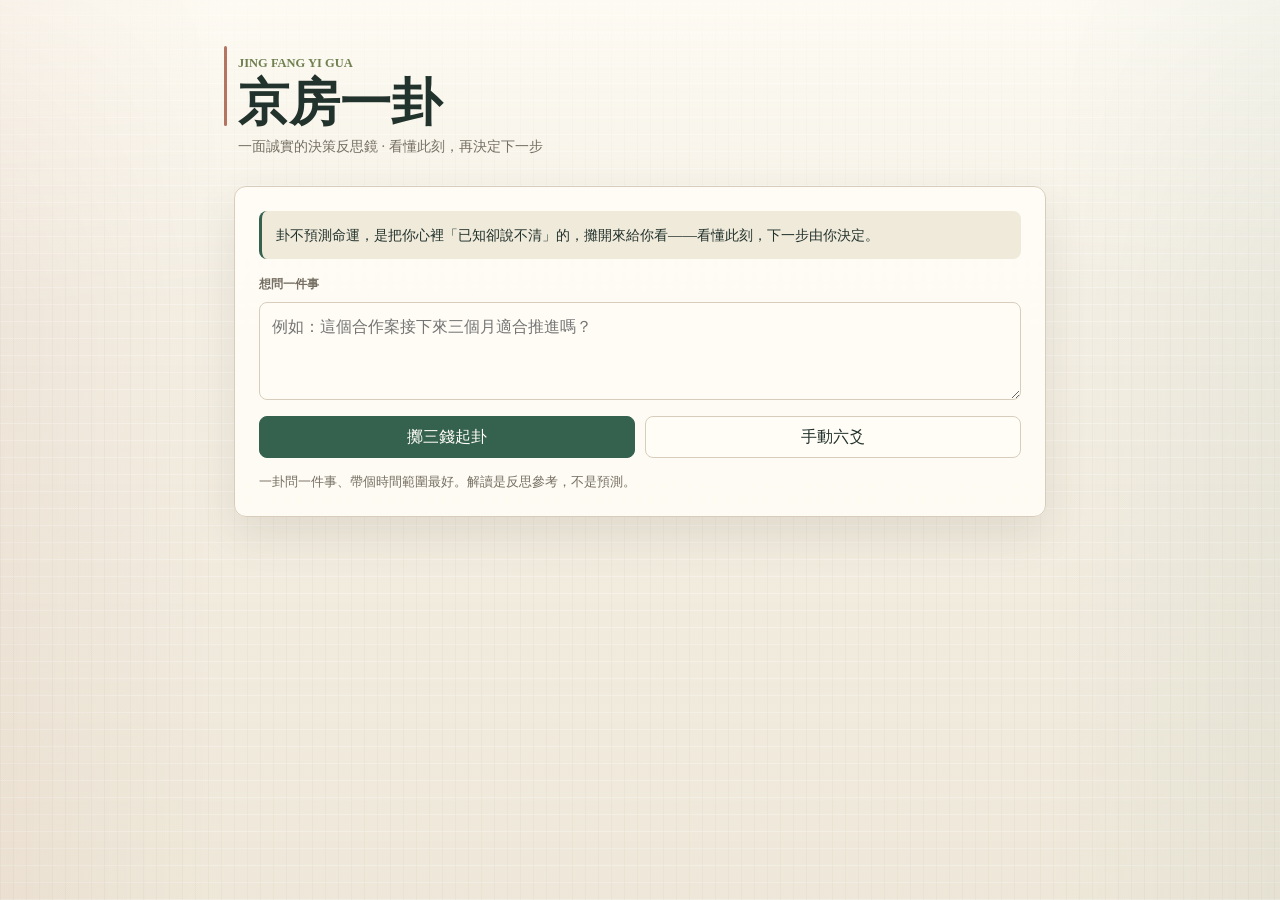
==== jingfang/index.html @ 338d1170 "加入京房一卦（重新詮釋版・誠實決策反思鏡）於 ven-i/jingfang/ Co-Authored-By: Claude Opus 4.8 (1M context) <noreply@anthrop" ====
<!doctype html>
<html lang="zh-Hant"><head>
<meta charset="utf-8"><meta name="viewport" content="width=device-width, initial-scale=1">
<title>京房一卦</title><link rel="stylesheet" href="styles.css">
</head><body>
<main class="shell">
  <header class="app-header"><div class="brand-copy"><p class="eyebrow">Jing Fang Yi Gua</p><h1>京房一卦</h1>
    <p class="tagline">一面誠實的決策反思鏡 · 看懂此刻，再決定下一步</p></div></header>
  <section class="ask">
    <p class="ask-frame">卦不預測命運，是把你心裡「已知卻說不清」的，攤開來給你看——看懂此刻，下一步由你決定。</p>
    <label class="field"><span>想問一件事</span>
      <textarea id="question" rows="3" placeholder="例如：這個合作案接下來三個月適合推進嗎？"></textarea></label>
    <div class="ask-actions">
      <button id="cast" class="primary" type="button">擲三錢起卦</button>
      <button id="manualToggle" type="button">手動六爻</button>
    </div>
    <div id="manualLines" class="manual-lines hidden"></div>
    <p class="ask-hint">一卦問一件事、帶個時間範圍最好。解讀是反思參考，不是預測。</p>
  </section>
  <section id="result" class="result hidden">
    <div id="castNotice" class="cast-notice" aria-live="polite"></div>
    <div class="hex-head">
      <div class="hex-stack" id="hexStack"></div>
      <div class="hex-meta"><h2 id="hexName">—</h2><p id="hexMove" class="muted">—</p></div>
    </div>
    <div id="layer1" class="layer layer1"></div>
    <details id="layer2" class="layer layer2"><summary>為什麼這樣看</summary><div id="layer2body"></div></details>
    <details id="layer3" class="layer layer3"><summary>細節（爻表・旺衰）</summary><div id="layer3body"></div></details>
    <div id="reflect" class="reflect"></div>
    <p class="disclaimer" id="disclaimer"></p>
  </section>
</main>
<div id="glossPop" class="gloss-pop hidden"></div>
<script src="engine.js"></script>
<script src="interpret.js"></script>
<script src="glossary.js"></script>
<script src="app.js"></script>
</body></html>
---- jingfang/styles.css ----
:root {
  color-scheme: light;
  --bg: #f4efe4;
  --surface: #fffdf6;
  --surface-2: #f0eadb;
  --ink: #22322c;
  --muted: #766f63;
  --line: #d8cdbc;
  --pine: #35614f;
  --pine-dark: #233f36;
  --cinnabar: #9d4b34;
  --gold: #a9823b;
  --blue: #506f76;
  --bamboo: #6f7f4f;
  --shadow: 0 18px 44px rgba(74, 62, 44, 0.11);
}

* {
  box-sizing: border-box;
}

html {
  min-height: 100%;
  background:
    repeating-linear-gradient(90deg, rgba(91, 72, 44, 0.035) 0, rgba(91, 72, 44, 0.035) 1px, transparent 1px, transparent 13px),
    repeating-linear-gradient(0deg, rgba(255, 255, 255, 0.36) 0, rgba(255, 255, 255, 0.36) 1px, transparent 1px, transparent 17px),
    var(--bg);
}

body {
  min-height: 100%;
  margin: 0;
  color: var(--ink);
  font-family: ui-serif, "Songti TC", "Noto Serif TC", "STSong", "PMingLiU", serif;
  line-height: 1.5;
}

body::before {
  position: fixed;
  inset: 0;
  pointer-events: none;
  background:
    linear-gradient(90deg, rgba(157, 75, 52, 0.05), transparent 18%, transparent 82%, rgba(53, 97, 79, 0.05)),
    linear-gradient(180deg, rgba(255, 253, 246, 0.82), transparent 34%, rgba(160, 130, 59, 0.06));
  content: "";
}

button,
select,
textarea,
input {
  font: inherit;
}

button {
  min-height: 42px;
  border: 1px solid var(--line);
  border-radius: 8px;
  background: var(--surface);
  color: var(--ink);
  cursor: pointer;
}

button:hover {
  border-color: var(--pine);
}

button:disabled {
  cursor: wait;
  opacity: 0.62;
}

button.primary {
  border-color: var(--pine);
  background: var(--pine);
  color: #fffdf6;
}

button.primary:hover {
  background: var(--pine-dark);
}

.shell {
  position: relative;
  width: min(860px, 100%);
  margin: 0 auto;
  padding: 40px 24px 48px;
}

.app-header {
  display: flex;
  min-height: 112px;
  align-items: center;
  justify-content: space-between;
  gap: 24px;
  padding: 14px 4px 28px;
}

.brand-copy {
  position: relative;
}

.brand-copy::before {
  position: absolute;
  left: -14px;
  top: -8px;
  width: 3px;
  height: 80px;
  border-radius: 999px;
  background: var(--cinnabar);
  content: "";
  opacity: 0.76;
}

.eyebrow {
  margin: 0 0 4px;
  color: var(--bamboo);
  font-size: 0.78rem;
  font-weight: 700;
  letter-spacing: 0;
  text-transform: uppercase;
}

h1,
h2,
h3,
p {
  margin-top: 0;
}

h1 {
  margin-bottom: 0;
  font-size: clamp(2rem, 4vw, 3.4rem);
  line-height: 1;
  letter-spacing: 0;
  font-weight: 650;
}

.tagline {
  margin: 8px 0 0;
  color: var(--muted);
  font-size: 0.9rem;
}

/* ── Ask section ── */
.ask {
  padding: 24px;
  border: 1px solid var(--line);
  border-radius: 12px;
  background: rgba(255, 253, 246, 0.88);
  box-shadow: var(--shadow);
  backdrop-filter: blur(2px);
  margin-bottom: 20px;
}

.field {
  display: grid;
  gap: 8px;
  margin-bottom: 16px;
}

.field span,
.label {
  color: var(--muted);
  font-size: 0.78rem;
  font-weight: 700;
  letter-spacing: 0;
}

textarea,
select,
input[type="date"] {
  width: 100%;
  border: 1px solid var(--line);
  border-radius: 8px;
  background: rgba(255, 253, 246, 0.92);
  color: var(--ink);
}

textarea {
  min-height: 90px;
  padding: 12px;
  resize: vertical;
}

select,
input[type="date"] {
  min-height: 42px;
  padding: 8px 10px;
}

textarea:focus,
select:focus,
input:focus,
button:focus-visible {
  outline: 3px solid rgba(53, 97, 79, 0.22);
  outline-offset: 1px;
}

.ask-actions {
  display: flex;
  gap: 10px;
  margin-bottom: 14px;
}

.ask-actions button {
  flex: 1;
}

.ask-hint {
  margin: 10px 0 0;
  color: var(--muted);
  font-size: 0.84rem;
}

.ask-frame {
  margin: 0 0 16px;
  padding: 12px 14px;
  background: var(--surface-2);
  border-left: 3px solid var(--pine);
  border-radius: 8px;
  color: var(--ink);
  font-size: 0.9rem;
  line-height: 1.7;
}

.manual-lines {
  display: grid;
  gap: 8px;
  margin-bottom: 14px;
  padding: 14px;
  border: 1px solid rgba(216, 205, 188, 0.9);
  border-radius: 8px;
  background: rgba(240, 234, 219, 0.5);
}

.manual-lines .apply-btn {
  margin-top: 4px;
  width: 100%;
  border-color: rgba(53, 97, 79, 0.32);
  background: rgba(255, 253, 246, 0.72);
  color: var(--pine-dark);
  font-weight: 700;
}

.line-input {
  display: grid;
  grid-template-columns: 56px 1fr;
  align-items: center;
  gap: 10px;
  min-height: 46px;
  padding: 8px;
  border: 1px solid var(--line);
  border-radius: 8px;
  background: rgba(255, 253, 246, 0.74);
}

.line-input span {
  color: var(--ink);
  font-size: 0.9rem;
  font-weight: 700;
}

/* ── Result section ── */
.result {
  position: relative;
  display: grid;
  gap: 16px;
  padding: 24px;
  border: 1px solid var(--line);
  border-radius: 12px;
  background: rgba(255, 253, 246, 0.88);
  box-shadow: var(--shadow);
  backdrop-filter: blur(2px);
}

.cast-notice {
  position: absolute;
  right: 18px;
  top: 18px;
  z-index: 5;
  max-width: min(320px, calc(100% - 36px));
  padding: 9px 12px;
  border: 1px solid rgba(157, 75, 52, 0.36);
  border-radius: 8px;
  background: rgba(255, 253, 246, 0.94);
  color: var(--cinnabar);
  font-weight: 700;
  opacity: 0;
  pointer-events: none;
  transform: translateY(-8px);
}

.cast-notice.show {
  animation: notice-rise 1.8s ease both;
}

.hex-head {
  display: grid;
  grid-template-columns: auto 1fr;
  align-items: center;
  gap: 20px;
  padding-bottom: 16px;
  border-bottom: 1px solid var(--line);
}

.hex-stack {
  display: grid;
  width: 96px;
  gap: 8px;
}

.stack-row {
  height: 12px;
}

.yao-line {
  position: relative;
  display: inline-grid;
  grid-template-columns: 1fr 1fr;
  gap: 12px;
  width: 88px;
  height: 12px;
  vertical-align: middle;
}

.yao-line i {
  display: block;
  height: 12px;
  border-radius: 2px;
  background: var(--ink);
}

.yao-line.pending {
  opacity: 0.34;
}

.yao-line.pending i {
  border: 1px solid rgba(53, 97, 79, 0.38);
  background: transparent;
}

.yao-line.fresh i {
  animation: yao-drop 0.48s ease both;
}

.stack-row.revealing {
  animation: row-settle 0.48s ease both;
}

.yao-line.yang {
  grid-template-columns: 1fr;
  gap: 0;
}

.yao-line.yang i:first-child {
  width: 88px;
}

.yao-line.yang i:last-child {
  display: none;
}

.yao-line.moving::after {
  position: absolute;
  top: 50%;
  right: -16px;
  width: 7px;
  height: 7px;
  border-radius: 999px;
  background: var(--cinnabar);
  content: "";
  transform: translateY(-50%);
}

.hex-meta h2 {
  margin-bottom: 4px;
  font-size: 1.6rem;
  color: var(--pine-dark);
}

.hex-meta .muted {
  color: var(--muted);
  font-size: 0.9rem;
}

/* ── Layer 1 ── */
.layer {
  padding: 16px;
  border: 1px solid var(--line);
  border-radius: 8px;
  background: rgba(255, 253, 246, 0.78);
}

.layer1 .situation {
  font-size: 1.05rem;
  color: #2e3a34;
  margin-bottom: 14px;
  line-height: 1.6;
}

.signal-card {
  display: grid;
  grid-template-columns: auto 1fr;
  gap: 14px;
  align-items: start;
  padding: 14px 16px;
  border: 1px solid var(--line);
  border-radius: 8px;
  background: rgba(240, 234, 219, 0.6);
}

.signal-badge {
  display: inline-grid;
  place-items: center;
  min-width: 52px;
  min-height: 52px;
  border-radius: 8px;
  font-size: 0.82rem;
  font-weight: 700;
  text-align: center;
  padding: 6px 8px;
}

.signal-card .signal-next {
  color: #2e3a34;
  font-size: 0.95rem;
  margin-bottom: 4px;
}

.signal-card .movement-text {
  color: var(--muted);
  font-size: 0.85rem;
  margin: 0;
}

/* Signal color variants */
.signal-advance .signal-badge,
.signal-small .signal-badge {
  background: rgba(53, 97, 79, 0.14);
  border: 1px solid rgba(53, 97, 79, 0.34);
  color: var(--pine-dark);
}

.signal-advance {
  border-color: rgba(53, 97, 79, 0.34);
  background: rgba(239, 242, 225, 0.7);
}

.signal-small {
  border-color: rgba(111, 127, 79, 0.32);
  background: rgba(239, 242, 225, 0.55);
}

.signal-clarify .signal-badge,
.signal-shore .signal-badge {
  background: rgba(169, 130, 59, 0.16);
  border: 1px solid rgba(169, 130, 59, 0.38);
  color: #7a5a1a;
}

.signal-clarify,
.signal-shore {
  border-color: rgba(169, 130, 59, 0.36);
  background: rgba(255, 248, 224, 0.7);
}

.signal-avoid .signal-badge {
  background: rgba(157, 75, 52, 0.14);
  border: 1px solid rgba(157, 75, 52, 0.36);
  color: var(--cinnabar);
}

.signal-avoid {
  border-color: rgba(157, 75, 52, 0.34);
  background: rgba(255, 238, 232, 0.7);
}

/* ── Layer 2 ── */
.layer2 {
  padding: 0;
  overflow: hidden;
}

.layer2 > summary {
  cursor: pointer;
  list-style: none;
  padding: 14px 16px;
  color: var(--pine-dark);
  font-weight: 700;
  font-size: 0.95rem;
}

.layer2 > summary::-webkit-details-marker {
  display: none;
}

.layer2[open] > summary {
  border-bottom: 1px solid var(--line);
}

#layer2body {
  padding: 14px 16px;
  display: grid;
  gap: 10px;
}

.layer2-row {
  display: grid;
  grid-template-columns: 80px 1fr;
  gap: 10px;
  align-items: start;
}

.layer2-row b {
  color: var(--pine-dark);
  font-size: 0.82rem;
  padding-top: 1px;
}

.layer2-row span {
  color: #2e3a34;
  font-size: 0.9rem;
  line-height: 1.5;
}

/* ── Layer 3 ── */
.layer3 {
  padding: 0;
  overflow: hidden;
}

.layer3 > summary {
  cursor: pointer;
  list-style: none;
  padding: 14px 16px;
  color: var(--muted);
  font-weight: 700;
  font-size: 0.9rem;
}

.layer3 > summary::-webkit-details-marker {
  display: none;
}

.layer3[open] > summary {
  border-bottom: 1px solid var(--line);
}

#layer3body {
  padding: 0;
  overflow-x: auto;
}

#layer3body table {
  width: 100%;
  min-width: 540px;
  border-collapse: collapse;
}

#layer3body th,
#layer3body td {
  padding: 10px 12px;
  border-bottom: 1px solid var(--line);
  text-align: left;
  vertical-align: middle;
  font-size: 0.88rem;
}

#layer3body th {
  background: rgba(240, 234, 219, 0.82);
  color: var(--muted);
  font-size: 0.76rem;
}

#layer3body tbody tr:nth-child(even) td {
  background: rgba(250, 246, 236, 0.46);
}

#layer3body td small {
  display: block;
  color: var(--muted);
  font-size: 0.76rem;
}

#layer3body td .yao-line {
  width: 58px;
  height: 8px;
  margin-right: 8px;
}

#layer3body td .yao-line i {
  height: 8px;
}

#layer3body td .yao-line.yang i:first-child {
  width: 58px;
}

#layer3body td .yao-line.moving::after {
  right: -12px;
  width: 6px;
  height: 6px;
}

#layer3body tr.is-moving td {
  background: rgba(249, 235, 224, 0.68);
}

#layer3body tr.is-void td {
  background: rgba(236, 231, 218, 0.7);
}

/* ── Reflect ── */
.reflect {
  padding: 16px;
  border: 1px solid rgba(53, 97, 79, 0.22);
  border-radius: 8px;
  background: rgba(239, 242, 225, 0.56);
}

.reflect-heading {
  margin-bottom: 4px;
  color: var(--pine-dark);
  font-size: 1rem;
}

.reflect-hint {
  margin: 0 0 14px;
  color: var(--muted);
  font-size: 0.82rem;
  line-height: 1.5;
}

.reflect-form {
  display: grid;
  gap: 10px;
  margin-bottom: 16px;
}

.reflect-label {
  display: grid;
  gap: 4px;
  color: var(--muted);
  font-size: 0.82rem;
  font-weight: 700;
}

.reflect-input {
  width: 100%;
  border: 1px solid var(--line);
  border-radius: 8px;
  background: rgba(255, 253, 246, 0.92);
  color: var(--ink);
  padding: 8px 10px;
  font: inherit;
  font-size: 0.9rem;
}

textarea.reflect-input {
  resize: vertical;
}

.reflect-input:focus {
  outline: 3px solid rgba(53, 97, 79, 0.22);
  outline-offset: 1px;
}

.reflect-form-foot {
  display: flex;
  align-items: center;
  gap: 12px;
}

.reflect-save-btn {
  min-height: 38px;
  padding: 6px 18px;
  border: 1px solid rgba(53, 97, 79, 0.42);
  border-radius: 8px;
  background: rgba(255, 253, 246, 0.88);
  color: var(--pine-dark);
  font: inherit;
  font-size: 0.9rem;
  font-weight: 700;
  cursor: pointer;
}

.reflect-save-btn:hover {
  border-color: var(--pine);
  background: rgba(239, 242, 225, 0.88);
}

.reflect-confirm {
  color: var(--bamboo);
  font-size: 0.84rem;
}

/* Past reflections list */
.reflect-past-title {
  margin: 0 0 10px;
  color: var(--muted);
  font-size: 0.82rem;
  font-weight: 700;
  letter-spacing: 0;
}

.reflect-card {
  margin-bottom: 10px;
  padding: 12px 14px;
  border: 1px solid rgba(216, 205, 188, 0.9);
  border-radius: 8px;
  background: rgba(255, 253, 246, 0.78);
}

.reflect-card:last-child {
  margin-bottom: 0;
}

.reflect-card-head {
  display: flex;
  align-items: center;
  justify-content: space-between;
  margin-bottom: 8px;
}

.reflect-card-meta {
  color: var(--muted);
  font-size: 0.78rem;
}

.reflect-del {
  min-height: 28px;
  padding: 2px 10px;
  border: 1px solid rgba(216, 205, 188, 0.9);
  border-radius: 6px;
  background: transparent;
  color: var(--muted);
  font: inherit;
  font-size: 0.78rem;
  cursor: pointer;
}

.reflect-del:hover {
  border-color: var(--cinnabar);
  color: var(--cinnabar);
}

.reflect-card-body {
  display: grid;
  gap: 4px;
}

.reflect-field {
  display: block;
  font-size: 0.88rem;
  color: #2e3a34;
  line-height: 1.5;
}

.reflect-field b {
  color: var(--muted);
  font-size: 0.78rem;
  margin-right: 4px;
}

/* ── Disclaimer ── */
.disclaimer {
  color: var(--muted);
  font-size: 0.8rem;
  line-height: 1.5;
  margin: 0;
  padding-top: 4px;
  border-top: 1px solid var(--line);
}

/* ── Glossary ── */
.gloss {
  border-bottom: 1px dashed var(--gold);
  cursor: pointer;
  color: inherit;
}

.gloss:hover {
  color: var(--pine-dark);
}

.gloss-pop {
  position: fixed;
  z-index: 100;
  max-width: 280px;
  padding: 14px 16px;
  border: 1px solid var(--line);
  border-radius: 10px;
  background: rgba(255, 253, 246, 0.97);
  box-shadow: 0 8px 28px rgba(74, 62, 44, 0.18);
  backdrop-filter: blur(4px);
}

.gloss-pop-term {
  display: block;
  margin-bottom: 6px;
  color: var(--pine-dark);
  font-size: 0.82rem;
  font-weight: 700;
}

.gloss-pop-plain {
  margin: 0 0 8px;
  color: #2e3a34;
  font-size: 0.9rem;
  line-height: 1.5;
}

.gloss-pop-why {
  margin: 0;
  color: var(--muted);
  font-size: 0.82rem;
  line-height: 1.5;
}

/* ── Utilities ── */
.hidden {
  display: none !important;
}

.muted {
  color: var(--muted);
}

/* ── Animations ── */
@keyframes notice-rise {
  0% {
    opacity: 0;
    transform: translateY(-8px);
  }

  18%,
  78% {
    opacity: 1;
    transform: translateY(0);
  }

  100% {
    opacity: 0;
    transform: translateY(-4px);
  }
}

@keyframes yao-drop {
  0% {
    transform: translateY(-8px) scaleX(0.82);
    opacity: 0;
  }

  58% {
    transform: translateY(1px) scaleX(1.03);
    opacity: 1;
  }

  100% {
    transform: translateY(0) scaleX(1);
    opacity: 1;
  }
}

@keyframes row-settle {
  0% {
    filter: blur(2px);
  }

  100% {
    filter: blur(0);
  }
}

@keyframes ink-pass {
  0% {
    transform: translateX(-100%);
  }

  100% {
    transform: translateX(100%);
  }
}

@keyframes yao-ink {
  0% {
    opacity: 0.55;
  }

  100% {
    opacity: 1;
  }
}

/* ── Casting animation on result ── */
.result.casting .hex-stack {
  position: relative;
}

.result.casting .yao-line i {
  animation: yao-ink 0.72s ease-in-out infinite alternate;
}

/* ── Responsive ── */
@media (max-width: 600px) {
  .shell {
    padding: 28px 14px 36px;
  }

  .app-header {
    min-height: 88px;
  }

  .ask,
  .result {
    padding: 16px;
  }

  .hex-head {
    grid-template-columns: 1fr;
  }

  .signal-card {
    grid-template-columns: 1fr;
  }

  .layer2-row {
    grid-template-columns: 1fr;
    gap: 2px;
  }
}
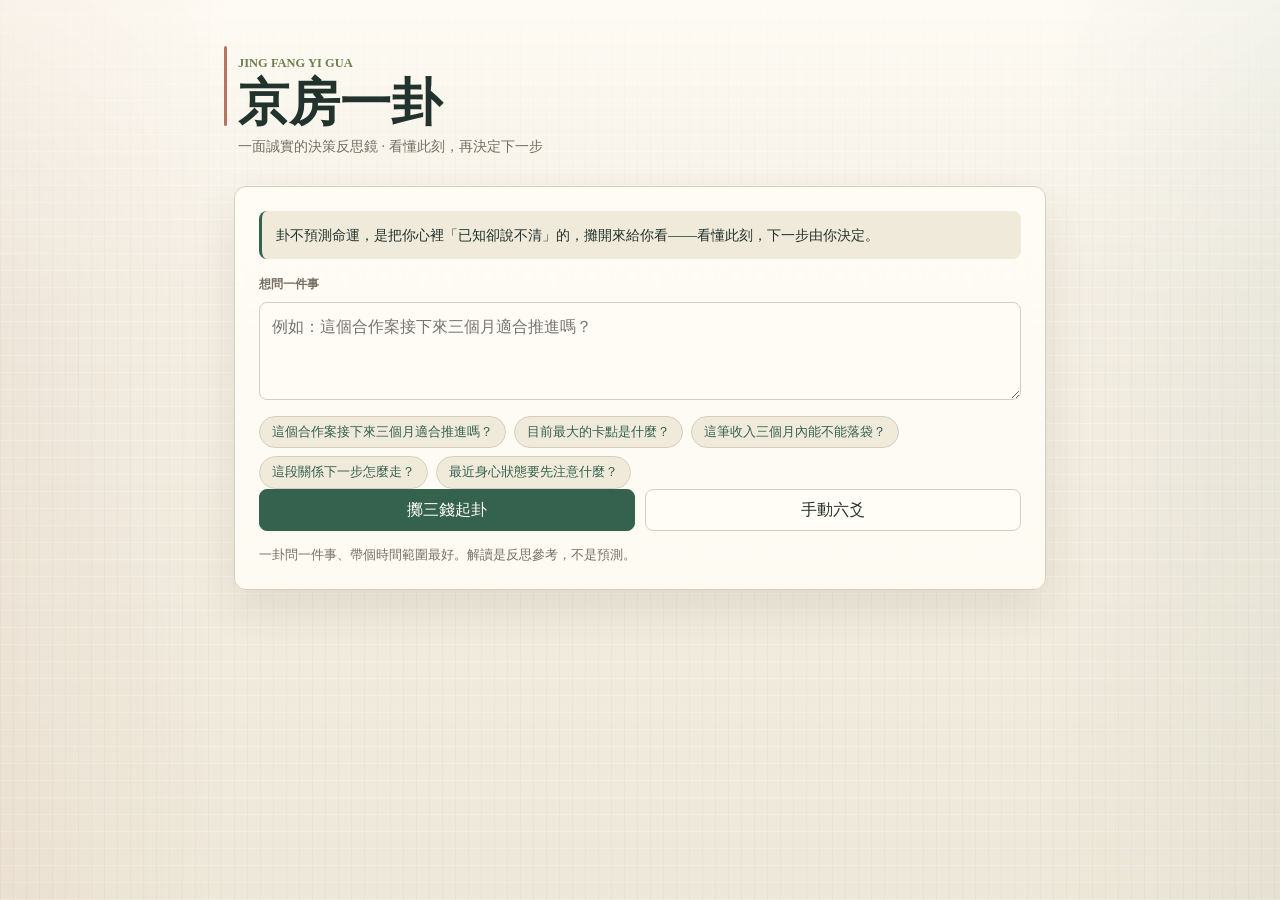
==== commit 54ede652: "京房一卦：起卦改 ven-i 式互動逐爻擲＋可改類型＋問法範例" ====
--- a/jingfang/index.html
+++ b/jingfang/index.html
@@ -10,6 +10,7 @@
     <p class="ask-frame">卦不預測命運，是把你心裡「已知卻說不清」的，攤開來給你看——看懂此刻，下一步由你決定。</p>
     <label class="field"><span>想問一件事</span>
       <textarea id="question" rows="3" placeholder="例如：這個合作案接下來三個月適合推進嗎？"></textarea></label>
+    <div id="askExamples" class="ask-examples"></div>
     <div class="ask-actions">
       <button id="cast" class="primary" type="button">擲三錢起卦</button>
       <button id="manualToggle" type="button">手動六爻</button>
@@ -19,10 +20,12 @@
   </section>
   <section id="result" class="result hidden">
     <div id="castNotice" class="cast-notice" aria-live="polite"></div>
+    <div id="castArea" class="cast-area hidden"></div>
     <div class="hex-head">
       <div class="hex-stack" id="hexStack"></div>
       <div class="hex-meta"><h2 id="hexName">—</h2><p id="hexMove" class="muted">—</p></div>
     </div>
+    <div id="topicPick"></div>
     <div id="layer1" class="layer layer1"></div>
     <details id="layer2" class="layer layer2"><summary>為什麼這樣看</summary><div id="layer2body"></div></details>
     <details id="layer3" class="layer layer3"><summary>細節（爻表・旺衰）</summary><div id="layer3body"></div></details>
--- a/jingfang/styles.css
+++ b/jingfang/styles.css
@@ -902,6 +902,113 @@
   animation: yao-ink 0.72s ease-in-out infinite alternate;
 }
 
+/* ── Coin casting ── */
+.cast-area {
+  padding: 12px 0 4px;
+}
+
+.coin-wrap {
+  margin: 14px 0 4px;
+  text-align: center;
+}
+
+.coins {
+  display: flex;
+  justify-content: center;
+  gap: 18px;
+  margin-bottom: 12px;
+}
+
+.coin {
+  width: 54px;
+  height: 54px;
+  transition: transform .25s;
+  display: inline-block;
+}
+
+.coin svg {
+  width: 100%;
+  height: 100%;
+  display: block;
+}
+
+.coin.flip {
+  transform: rotateY(180deg);
+}
+
+.coin-result {
+  font-size: 14px;
+  color: var(--muted);
+  min-height: 22px;
+  font-family: ui-serif, 'Songti TC', serif;
+}
+
+/* ── Topic pick ── */
+.topic-pick {
+  display: flex;
+  flex-wrap: wrap;
+  align-items: center;
+  gap: 8px;
+  margin-bottom: 14px;
+}
+
+.topic-pick-label {
+  color: var(--muted);
+  font-size: 0.82rem;
+}
+
+.topic-pick-hint {
+  color: var(--muted);
+  font-size: 0.78rem;
+  opacity: 0.72;
+}
+
+.topic-chip {
+  min-height: 30px;
+  padding: 4px 12px;
+  border: 1px solid var(--line);
+  border-radius: 999px;
+  background: var(--surface);
+  color: var(--ink);
+  font-size: 0.84rem;
+  cursor: pointer;
+  font-family: inherit;
+}
+
+.topic-chip:hover {
+  border-color: var(--pine);
+}
+
+.topic-chip.on {
+  background: var(--pine);
+  border-color: var(--pine);
+  color: #fffdf6;
+}
+
+/* ── Ask examples ── */
+.ask-examples {
+  display: flex;
+  flex-wrap: wrap;
+  gap: 8px;
+  margin: 10px 0 0;
+}
+
+.ask-ex {
+  font-size: 12.5px;
+  color: var(--pine);
+  background: var(--surface-2);
+  border: 1px solid var(--line);
+  border-radius: 999px;
+  padding: 6px 12px;
+  cursor: pointer;
+  font-family: inherit;
+  min-height: 32px;
+}
+
+.ask-ex:hover {
+  border-color: var(--pine);
+}
+
 /* ── Responsive ── */
 @media (max-width: 600px) {
   .shell {
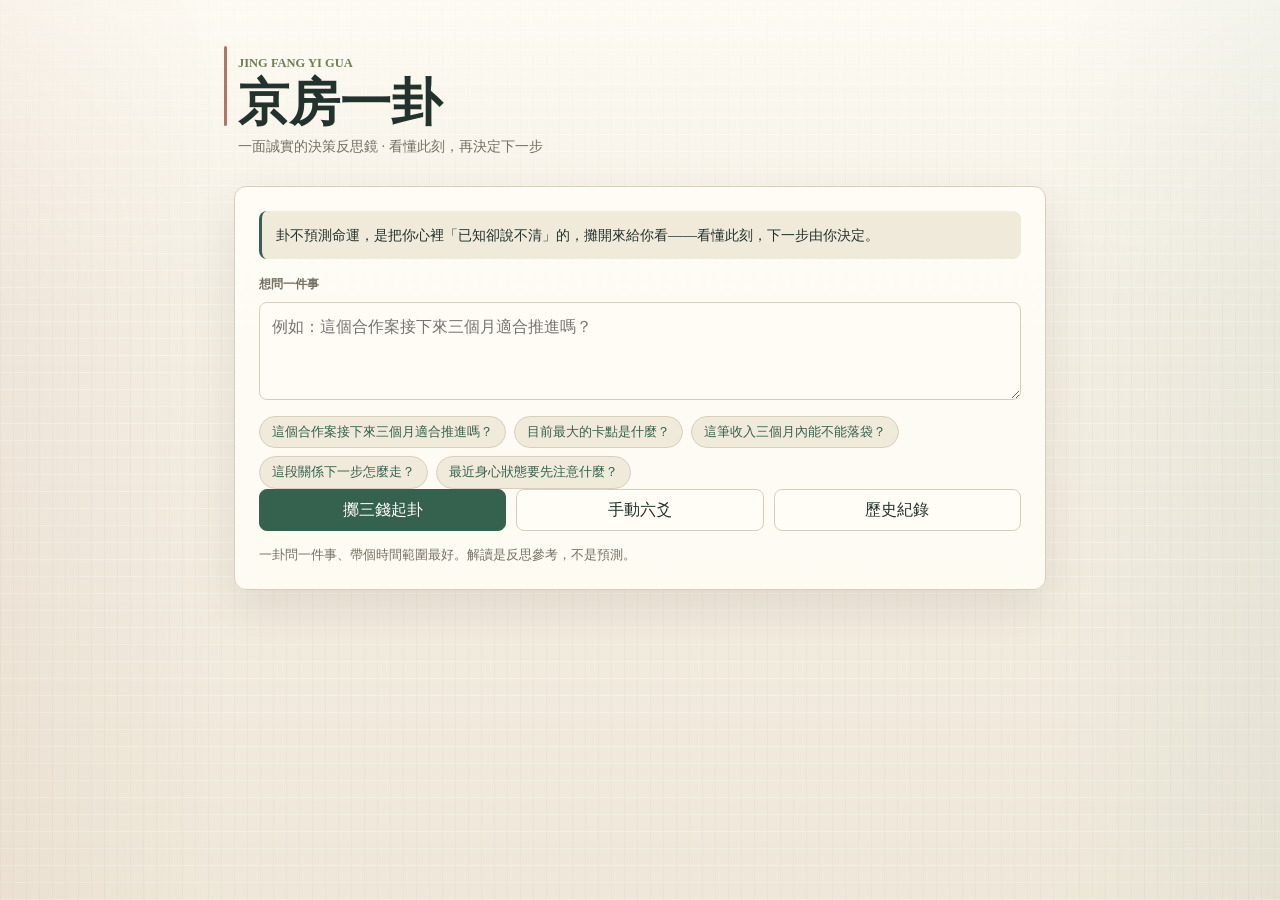
==== commit 436397bb: "京房一卦：歷史紀錄區＋回填實際結果/準確度＋命中率（斷吉凶驗證鋪路）" ====
--- a/jingfang/index.html
+++ b/jingfang/index.html
@@ -14,6 +14,7 @@
     <div class="ask-actions">
       <button id="cast" class="primary" type="button">擲三錢起卦</button>
       <button id="manualToggle" type="button">手動六爻</button>
+      <button id="historyBtn" type="button">歷史紀錄</button>
     </div>
     <div id="manualLines" class="manual-lines hidden"></div>
     <p class="ask-hint">一卦問一件事、帶個時間範圍最好。解讀是反思參考，不是預測。</p>
@@ -21,18 +22,15 @@
   <section id="result" class="result hidden">
     <div id="castNotice" class="cast-notice" aria-live="polite"></div>
     <div id="castArea" class="cast-area hidden"></div>
-    <div class="hex-head">
-      <div class="hex-stack" id="hexStack"></div>
-      <div class="hex-meta"><h2 id="hexName">—</h2><p id="hexMove" class="muted">—</p></div>
-    </div>
+    <div id="luju-card"></div>
     <div id="topicPick"></div>
-    <div id="layer1" class="layer layer1"></div>
     <details id="layer2" class="layer layer2"><summary>為什麼這樣看</summary><div id="layer2body"></div></details>
     <details id="layer3" class="layer layer3"><summary>細節（爻表・旺衰）</summary><div id="layer3body"></div></details>
     <div id="reflect" class="reflect"></div>
     <p class="disclaimer" id="disclaimer"></p>
   </section>
 </main>
+<div id="historyView" class="history-view hidden"></div>
 <div id="glossPop" class="gloss-pop hidden"></div>
 <script src="engine.js"></script>
 <script src="interpret.js"></script>
--- a/jingfang/styles.css
+++ b/jingfang/styles.css
@@ -1037,3 +1037,662 @@
     gap: 2px;
   }
 }
+
+/* ── 局勢卡 (Luju Card) ── */
+.luju-card {
+  position: relative;
+  width: 100%;
+  background: var(--surface);
+  border: 1px solid var(--line);
+  border-radius: 16px;
+  box-shadow: 0 18px 44px rgba(74,62,44,.13);
+  padding: 22px 24px;
+  overflow: hidden;
+  box-sizing: border-box;
+}
+
+.luju-card::before {
+  content: "";
+  position: absolute;
+  left: 0; top: 0; bottom: 0;
+  width: 4px;
+  background: var(--gold);
+  opacity: .8;
+}
+
+.luju-card .lc-eyebrow {
+  font-family: ui-sans-serif, sans-serif;
+  font-size: 11px;
+  letter-spacing: .22em;
+  color: var(--bamboo);
+  text-transform: uppercase;
+  font-weight: 700;
+  margin-bottom: 2px;
+}
+
+.luju-card .lc-title {
+  font-size: 18px;
+  color: var(--ink);
+  margin: 2px 0 4px;
+  letter-spacing: .04em;
+}
+
+.luju-card .lc-q {
+  font-size: 13px;
+  color: var(--muted);
+  margin-bottom: 14px;
+}
+
+/* ── hexhead ── */
+.luju-card .lc-hexhead {
+  display: flex;
+  align-items: center;
+  justify-content: center;
+  gap: 14px;
+  margin: 4px 0 6px;
+}
+
+.luju-card .lc-hexhead .lch {
+  text-align: center;
+}
+
+.luju-card .lc-hexhead .lch-sym {
+  font-size: 32px;
+  line-height: 1;
+  color: var(--pine);
+}
+
+.luju-card .lc-hexhead .lch-nm {
+  font-size: 14px;
+  color: var(--ink);
+  margin-top: 4px;
+  font-weight: 600;
+}
+
+.luju-card .lc-hexhead .lch-arrow {
+  font-size: 20px;
+  color: var(--gold);
+}
+
+/* ── meta ── */
+.luju-card .lc-meta {
+  text-align: center;
+  font-size: 11px;
+  color: var(--muted);
+  margin-bottom: 14px;
+  font-family: ui-sans-serif, sans-serif;
+}
+
+/* ── stack (六爻) ── */
+.luju-card .lc-stack {
+  display: flex;
+  flex-direction: column;
+  gap: 8px;
+  margin: 4px 0 12px;
+}
+
+.luju-card .lc-row {
+  display: flex;
+  align-items: center;
+  gap: 10px;
+}
+
+.luju-card .lc-row.lc-shi {
+  background: var(--surface-2);
+  border-radius: 10px;
+  margin: 0 -6px;
+  padding: 3px 6px;
+}
+
+.luju-card .lc-pos {
+  width: 24px;
+  font-size: 11px;
+  color: var(--muted);
+  text-align: center;
+  flex: none;
+  font-family: ui-sans-serif, sans-serif;
+}
+
+.luju-card .lc-yao {
+  width: 140px;
+  display: flex;
+  gap: 12px;
+  flex: none;
+}
+
+.luju-card .lc-seg {
+  height: 12px;
+  background: var(--ink);
+  border-radius: 3px;
+  flex: 1;
+}
+
+.luju-card .lc-yao.lc-yin .lc-seg {
+  flex: none;
+  width: 58px;
+}
+
+.luju-card .lc-yao .lc-gap {
+  flex: none;
+  width: 20px;
+}
+
+.luju-card .lc-role {
+  font-size: 12.5px;
+  color: var(--ink);
+  flex: 1;
+  display: flex;
+  align-items: center;
+  gap: 6px;
+  flex-wrap: wrap;
+}
+
+.luju-card .lc-chip {
+  display: inline-block;
+  font-size: 11.5px;
+  padding: 2px 8px;
+  border-radius: 999px;
+  font-family: ui-sans-serif, sans-serif;
+  color: #fff;
+}
+
+.luju-card .lc-chip.lc-c-guan  { background: var(--cinnabar); }
+.luju-card .lc-chip.lc-c-fu    { background: var(--blue); }
+.luju-card .lc-chip.lc-c-xiong { background: var(--gold); }
+.luju-card .lc-chip.lc-c-cai   { background: var(--pine); }
+.luju-card .lc-chip.lc-c-sun   { background: var(--bamboo); }
+
+.luju-card .lc-najia {
+  font-size: 11px;
+  color: var(--muted);
+}
+
+.luju-card .lc-tag {
+  font-size: 10px;
+  padding: 1px 6px;
+  border-radius: 999px;
+  font-family: ui-sans-serif, sans-serif;
+  border: 1px solid;
+}
+
+.luju-card .lc-t-yong  { color: var(--cinnabar); border-color: var(--cinnabar); font-weight: 700; }
+.luju-card .lc-t-shi   { color: var(--pine);     border-color: var(--pine); }
+.luju-card .lc-t-ying  { color: var(--muted);    border-color: var(--line); }
+.luju-card .lc-t-move  { color: var(--gold);     border-color: var(--gold); }
+.luju-card .lc-t-void  { color: var(--muted);    border-color: var(--line); }
+.luju-card .lc-t-wang  { color: var(--pine);     border-color: var(--pine); }
+
+/* ── hidden-note ── */
+.luju-card .lc-hidden-note {
+  background: var(--surface-2);
+  border-radius: 10px;
+  padding: 9px 12px;
+  font-size: 12px;
+  color: var(--ink);
+  margin-bottom: 12px;
+  line-height: 1.6;
+}
+
+.luju-card .lc-hidden-note b {
+  color: var(--cinnabar);
+}
+
+/* ── signal ── */
+.luju-card .lc-signal {
+  display: flex;
+  align-items: center;
+  gap: 11px;
+  border: 1px solid #e7d6ad;
+  border-radius: 12px;
+  padding: 12px 14px;
+  margin-bottom: 10px;
+  background: #fbf2dd;
+}
+
+.luju-card .lc-signal.lc-sig-pine   { background: rgba(239,242,225,.7); border-color: rgba(53,97,79,.34); }
+.luju-card .lc-signal.lc-sig-gold   { background: #fbf2dd; border-color: #e7d6ad; }
+.luju-card .lc-signal.lc-sig-red    { background: rgba(255,238,232,.7); border-color: rgba(157,75,52,.34); }
+
+.luju-card .lc-lamp {
+  width: 32px;
+  height: 32px;
+  border-radius: 50%;
+  flex: none;
+  display: flex;
+  align-items: center;
+  justify-content: center;
+  color: #fff;
+  font-size: 12px;
+  font-weight: 700;
+}
+
+.luju-card .lc-sig-pine .lc-lamp  { background: var(--pine); }
+.luju-card .lc-sig-gold .lc-lamp  { background: var(--gold); }
+.luju-card .lc-sig-red  .lc-lamp  { background: var(--cinnabar); }
+
+.luju-card .lc-sig-st b {
+  font-size: 14px;
+  color: var(--ink);
+}
+
+.luju-card .lc-sig-st div {
+  font-size: 12px;
+  color: var(--muted);
+  margin-top: 2px;
+}
+
+/* ── oneliner ── */
+.luju-card .lc-oneliner {
+  font-size: 13.5px;
+  color: var(--ink);
+  line-height: 1.85;
+  border-top: 1px dashed var(--line);
+  padding-top: 11px;
+}
+
+/* ── foot ── */
+.luju-card .lc-foot {
+  font-size: 10px;
+  color: var(--muted);
+  margin-top: 12px;
+  font-family: ui-sans-serif, sans-serif;
+  text-align: center;
+}
+
+/* ── 靜卦標注 ── */
+.luju-card .lc-hexhead-static {
+  flex-direction: column;
+  align-items: center;
+  gap: 6px;
+}
+
+.luju-card .lc-hexhead .lch-static-note {
+  font-size: 11px;
+  color: var(--muted);
+  font-family: ui-sans-serif, sans-serif;
+  letter-spacing: .04em;
+  margin-top: 2px;
+}
+
+/* ── 傳統斷法（fortune）block ── */
+.luju-card .lc-fortune {
+  border-top: 2px dashed var(--gold);
+  margin-top: 14px;
+  padding-top: 12px;
+  background: rgba(169, 130, 59, 0.06);
+  border-radius: 0 0 10px 10px;
+  padding: 12px 14px;
+  margin-top: 14px;
+  border: 1px dashed rgba(169, 130, 59, 0.42);
+  border-radius: 10px;
+}
+
+.luju-card .lc-fortune-head {
+  font-size: 12px;
+  font-weight: 700;
+  color: var(--gold);
+  font-family: ui-sans-serif, sans-serif;
+  letter-spacing: .04em;
+  margin-bottom: 8px;
+}
+
+.luju-card .lc-fortune-meta {
+  display: flex;
+  flex-wrap: wrap;
+  gap: 12px;
+  margin-bottom: 7px;
+  font-size: 12.5px;
+}
+
+.luju-card .lc-fortune-tend {
+  color: var(--pine-dark);
+  font-weight: 700;
+}
+
+.luju-card .lc-fortune-timing {
+  color: var(--muted);
+}
+
+.luju-card .lc-fortune-verdict {
+  font-size: 13px;
+  color: var(--ink);
+  line-height: 1.75;
+  margin-bottom: 8px;
+}
+
+.luju-card .lc-fortune-warn {
+  font-size: 11px;
+  color: var(--muted);
+  font-family: ui-sans-serif, sans-serif;
+  line-height: 1.5;
+  border-top: 1px solid rgba(169, 130, 59, 0.22);
+  padding-top: 7px;
+  margin-top: 4px;
+}
+
+/* ── Luju Card Responsive ── */
+@media (max-width: 480px) {
+  .luju-card {
+    padding: 16px 14px;
+  }
+
+  .luju-card .lc-yao {
+    width: 120px;
+  }
+
+  .luju-card .lc-yao.lc-yin .lc-seg {
+    width: 48px;
+  }
+}
+
+/* ── History view ── */
+.history-view {
+  width: min(860px, 100%);
+  margin: 0 auto;
+  padding: 0 24px 48px;
+}
+
+.history-inner {
+  padding: 24px;
+  border: 1px solid var(--line);
+  border-radius: 12px;
+  background: rgba(255, 253, 246, 0.88);
+  box-shadow: var(--shadow);
+  backdrop-filter: blur(2px);
+}
+
+.history-back-btn {
+  min-height: 36px;
+  padding: 4px 14px;
+  margin-bottom: 16px;
+  border: 1px solid var(--line);
+  border-radius: 8px;
+  background: var(--surface);
+  color: var(--muted);
+  font-size: 0.88rem;
+  cursor: pointer;
+  font-family: inherit;
+}
+
+.history-back-btn:hover {
+  border-color: var(--pine);
+  color: var(--pine-dark);
+}
+
+.history-title {
+  font-size: 1.3rem;
+  color: var(--pine-dark);
+  margin-bottom: 12px;
+}
+
+.history-summary {
+  display: inline-block;
+  padding: 6px 14px;
+  border-radius: 999px;
+  background: rgba(53, 97, 79, 0.1);
+  border: 1px solid rgba(53, 97, 79, 0.22);
+  color: var(--pine-dark);
+  font-size: 0.84rem;
+  font-weight: 700;
+  margin-bottom: 18px;
+}
+
+.history-summary-empty {
+  background: var(--surface-2);
+  border: 1px solid var(--line);
+  color: var(--muted);
+  font-weight: 400;
+}
+
+.history-list {
+  display: grid;
+  gap: 10px;
+}
+
+.history-empty {
+  color: var(--muted);
+  font-size: 0.9rem;
+  text-align: center;
+  padding: 24px 0;
+}
+
+.history-card {
+  border: 1px solid var(--line);
+  border-radius: 10px;
+  background: var(--surface);
+  overflow: hidden;
+  transition: border-color 0.15s;
+}
+
+.history-card:hover {
+  border-color: var(--pine);
+}
+
+.history-card-head {
+  display: flex;
+  flex-wrap: wrap;
+  align-items: center;
+  gap: 8px;
+  padding: 12px 14px;
+  cursor: pointer;
+  user-select: none;
+}
+
+.hch-date {
+  color: var(--muted);
+  font-size: 0.78rem;
+  flex: none;
+}
+
+.hch-q {
+  color: var(--ink);
+  font-size: 0.9rem;
+  flex: 1;
+  min-width: 0;
+  overflow: hidden;
+  text-overflow: ellipsis;
+  white-space: nowrap;
+}
+
+.hch-hex {
+  color: var(--pine-dark);
+  font-size: 0.84rem;
+  font-weight: 700;
+  flex: none;
+}
+
+.history-card-body {
+  display: none;
+  padding: 14px 14px 10px;
+  border-top: 1px solid var(--line);
+  background: var(--surface-2);
+}
+
+.history-card.expanded .history-card-body {
+  display: block;
+}
+
+.hcb-row {
+  font-size: 0.88rem;
+  color: #2e3a34;
+  line-height: 1.6;
+  margin-bottom: 6px;
+}
+
+.hcb-row b {
+  color: var(--muted);
+  font-size: 0.78rem;
+  margin-right: 4px;
+}
+
+.hcb-q {
+  font-size: 0.95rem;
+  color: var(--ink);
+  margin-bottom: 10px;
+}
+
+.hcb-foot {
+  margin-top: 12px;
+  display: flex;
+  justify-content: flex-end;
+}
+
+/* Outcome badges */
+.outcome-badge {
+  display: inline-block;
+  padding: 2px 10px;
+  border-radius: 999px;
+  font-size: 0.78rem;
+  font-weight: 700;
+  flex: none;
+}
+
+.ob-jun     { background: rgba(53, 97, 79, 0.12); color: var(--pine); border: 1px solid rgba(53, 97, 79, 0.28); }
+.ob-partial { background: rgba(169, 130, 59, 0.12); color: var(--gold); border: 1px solid rgba(169, 130, 59, 0.3); }
+.ob-miss    { background: rgba(157, 75, 52, 0.1); color: var(--cinnabar); border: 1px solid rgba(157, 75, 52, 0.28); }
+.ob-pending { background: var(--surface-2); color: var(--muted); border: 1px solid var(--line); font-weight: 400; }
+
+/* Tend chip */
+.tend-chip {
+  display: inline-block;
+  padding: 2px 10px;
+  border-radius: 999px;
+  background: rgba(169, 130, 59, 0.1);
+  border: 1px solid rgba(169, 130, 59, 0.28);
+  color: var(--gold);
+  font-size: 0.78rem;
+  font-weight: 700;
+  flex: none;
+}
+
+/* Fillout area */
+.fillout-area {
+  margin-top: 14px;
+  padding: 12px 14px;
+  border: 1px dashed rgba(169, 130, 59, 0.38);
+  border-radius: 8px;
+  background: rgba(255, 253, 246, 0.8);
+}
+
+.fillout-label {
+  display: block;
+  color: var(--muted);
+  font-size: 0.82rem;
+  font-weight: 700;
+  margin-bottom: 6px;
+}
+
+.fillout-text {
+  width: 100%;
+  border: 1px solid var(--line);
+  border-radius: 8px;
+  background: rgba(255, 253, 246, 0.92);
+  color: var(--ink);
+  padding: 8px 10px;
+  font: inherit;
+  font-size: 0.9rem;
+  resize: vertical;
+  box-sizing: border-box;
+  margin-bottom: 10px;
+}
+
+.fillout-text:focus {
+  outline: 3px solid rgba(53, 97, 79, 0.22);
+  outline-offset: 1px;
+}
+
+.fillout-acc {
+  display: flex;
+  flex-wrap: wrap;
+  gap: 8px;
+  margin-bottom: 10px;
+}
+
+.acc-btn {
+  min-height: 32px;
+  padding: 3px 14px;
+  border: 1px solid var(--line);
+  border-radius: 999px;
+  background: var(--surface);
+  color: var(--muted);
+  font: inherit;
+  font-size: 0.84rem;
+  cursor: pointer;
+}
+
+.acc-btn:hover {
+  border-color: var(--pine);
+  color: var(--pine-dark);
+}
+
+.acc-btn.active {
+  border-color: var(--pine);
+  background: var(--pine);
+  color: #fffdf6;
+}
+
+.fillout-foot {
+  display: flex;
+  align-items: center;
+  gap: 12px;
+}
+
+.fillout-save-btn {
+  min-height: 34px;
+  padding: 4px 16px;
+  border: 1px solid rgba(53, 97, 79, 0.42);
+  border-radius: 8px;
+  background: rgba(255, 253, 246, 0.88);
+  color: var(--pine-dark);
+  font: inherit;
+  font-size: 0.88rem;
+  font-weight: 700;
+  cursor: pointer;
+}
+
+.fillout-save-btn:hover {
+  background: rgba(239, 242, 225, 0.88);
+  border-color: var(--pine);
+}
+
+.fillout-confirm {
+  color: var(--bamboo);
+  font-size: 0.84rem;
+}
+
+.history-del-btn {
+  min-height: 28px;
+  padding: 2px 10px;
+  border: 1px solid rgba(216, 205, 188, 0.9);
+  border-radius: 6px;
+  background: transparent;
+  color: var(--muted);
+  font: inherit;
+  font-size: 0.78rem;
+  cursor: pointer;
+}
+
+.history-del-btn:hover {
+  border-color: var(--cinnabar);
+  color: var(--cinnabar);
+}
+
+@media (max-width: 600px) {
+  .history-view {
+    padding: 0 14px 36px;
+  }
+
+  .history-inner {
+    padding: 16px;
+  }
+
+  .history-card-head {
+    gap: 6px;
+    padding: 10px 12px;
+  }
+
+  .hch-q {
+    flex: 0 0 100%;
+    white-space: normal;
+  }
+}
